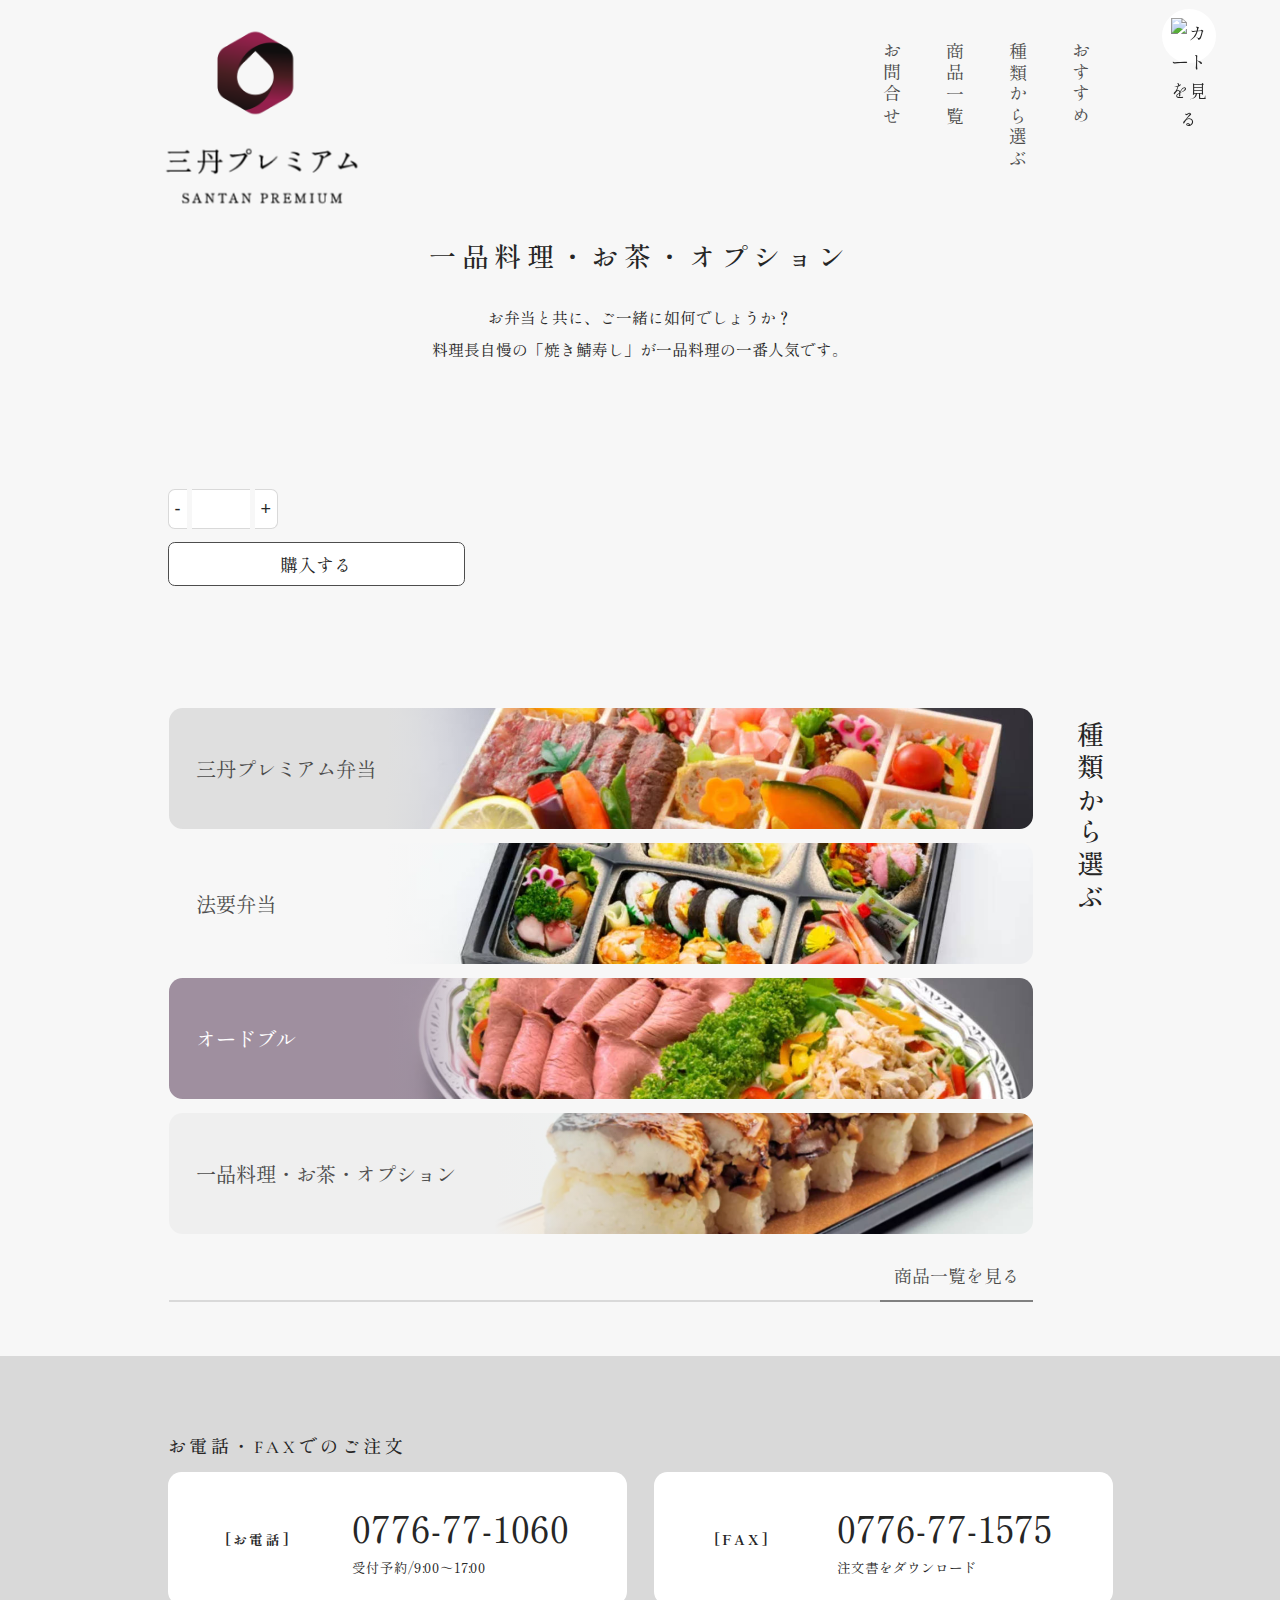
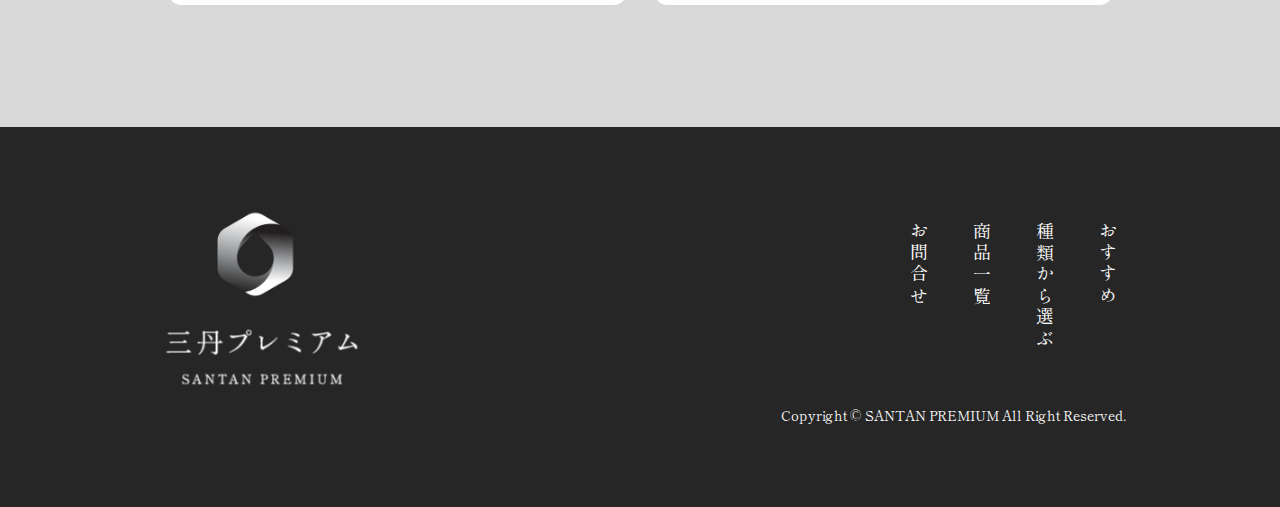
==== alacarte-dishes/index.html @ 5e85853a "Create sub-pages (category pages)" ====
<!DOCTYPE html>
<html>
  <head>
    <meta charset="utf-8">
    <meta name="viewport" content="width=device-width, initial-scale=1.0">
    <title>一品料理・お茶・オプション | 三丹プレミアム</title>
    <meta name="description" content="お弁当と共に、ご一緒に如何でしょうか？料理長自慢の「焼き鯖寿し」が一品料理の一番人気です。">
    <link rel="preconnect" href="https://fonts.googleapis.com">
    <link rel="preconnect" href="https://fonts.gstatic.com" crossorigin>
    <link href="https://fonts.googleapis.com/css2?family=Cormorant+Garamond:wght@300&family=Shippori+Mincho&display=swap" rel="stylesheet">
    <link rel="stylesheet" href="../style.css">
    <link rel="icon" href="../favicon.ico">
    <!-- deli-cart -->
    <style type="text/css">
      #open {
       position: fixed;
       text-align: center;
       top: 0.5rem;
       right: 5%;
       z-index: 99;
       width: 3rem;
       height: 3rem;
       padding: 0.5rem;
       border-radius: 50%;
       background-color: #fff;
      }
    </style>
    <!-- /deli-cart -->
  </head>
  <body>
    <header id="header" class="header">
      <h1 class="header__siteBrand">
        <img src="../assets/logo_santan-premium.png">
      </h1>
      <nav id="gNav" class="gNav">
        <ul class="gNav__menu">
          <li class="gNav__menuItem"><a href="/premium/#recommend">おすすめ</a></li>
          <li class="gNav__menuItem"><a href="#category">種類から選ぶ</a></li>
          <li class="gNav__menuItem"><a href="/premium/page-1/">商品一覧</a></li>
          <li class="gNav__menuItem"><a href="/contact/">お問合せ</a></li>
        </ul>
      </nav>
    </header>
    <main class="main">
      <header id="mainHeader" class="main__header">
        <h2 class="main__title">一品料理・お茶・オプション</h2>
        <p class="main__description">お弁当と共に、ご一緒に如何でしょうか？
          <br>料理長自慢の「焼き鯖寿し」が一品料理の一番人気です。</p>
      </header>
      <section id="product" class="product">
        <ul class="product__list">
          <li class="product__item" v-for="product, i in products">
            <img :src="product.image">
            <h4 v-html="product.name"></h4>
            <div v-html="product.price"></div>
            <!-- add to cart -->
            <div class="product__item_detail item_detail_info">
              <input type="hidden" :value="product.id" id="item_detail_item_id">
              <p class="item_detail_number">
                <button class="item-num-decrease">-</button>
                <input class="item-num" size="3" type="type" min="1" :value="product.value" :data-index="i" readonly>
                <button class="item-num-increase">+</button>
              </p>
              <div class="info_group" id="item_detail_cart">
                <a class="product__add add" href="javascript:void(0)" >購入する</a>
              </div>
            </div>
            <!-- //add to cart -->
          </li>
        </ul>
      </section>
      <section id="category" class="category">
        <div class="category__container">
          <header class="category__header">
            <h2 class="category__heading">種類から選ぶ</h2>
          </header>
          <div class="category__body">
            <ul class="category__list">
              <li class="category__item category__item--00"><a href="/premium/premium/">
                <div class="category__name category__name--00">三丹プレミアム<br>弁当</div>
                <div class="category__cover category__cover--00"></div>
              </a></li>
              <li class="category__item category__item--01"><a href="/premium/memorial/">
                <div class="category__name category__name--01">法要弁当</div>
                <div class="category__cover category__cover--01"></div>
              </a></li>
              <li class="category__item category__item--02"><a href="/premium/assorted-dishes/">
                <div class="category__name category__name--02">オードブル</div>
                <div class="category__cover category__cover--02"></div>
              </a></li>
              <li class="category__item category__item--03"><a href="/premium/alacarte-dishes/">
                <div class="category__name category__name--03">一品料理・<br>お茶・オプション</div>
                <div class="category__cover category__cover--03"></div>
              </a></li>
            </ul>
            <footer class="category__footer">
              <div class="category__all"><a href="/premium/page-1/">商品一覧を見る</a></div>
            </footer>
          </div>
        </div>
      </section>
      <section id="contact" class="contact">
        <div class="contact__container">
          <h2 class="contact__heading">お電話・FAXでのご注文</h2>
          <div class="contact__row">
            <div class="contact__col">
              <div class="contact__colInner">
                <h4 class="contact__subHeading">[お電話]</h4>
                <div class="contact__content">
                  <p class="contact__number">0776-77-1060</p>
                  <p class="contact__note">受付予約/9:00～17:00</p>
                </div>
              </div>
            </div>
            <div class="contact__col">
              <div class="contact__colInner">
                <h4 class="contact__subHeading">[FAX]</h4>
                <div class="contact__content">
                  <p class="contact__number">0776-77-1575</p>
                  <p class="contact__note"><a href="/PurchaseOrder.pdf">注文書をダウンロード</a></p>
                </div>
              </div>
            </div>
          </div>
        </div>
      </section>
    </main>
    <footer id="footer" class="footer">
      <div class="footer__container">
        <h1 class="footer__siteBrand">
          <img src="../assets/logo-invert_santan-premium.png">
        </h1>
        <div class="footer__content">
          <ul class="footer__menu">
            <li class="footer__menuItem"><a href="/premium/#recommend">おすすめ</a></li>
            <li class="footer__menuItem"><a href="#category">種類から選ぶ</a></li>
            <li class="footer__menuItem"><a href="/premium/page-1/">商品一覧</a></li>
            <li class="footer__menuItem"><a href="/contact/">お問合せ</a></li>
          </ul>
          <small class="footer__copyright">Copyright &copy; SANTAN PREMIUM All Right Reserved.</small>
        </div>
      </div>
    </footer>
    <!-- deli-cart -->
    <div id="open">
      <img src="/img/cart.png" alt="カートを見る">
    </div>
    <script type="text/javascript" src="//www.deli-cart.jp/public/external/js/jquery-2.0.3.min.js"></script>
    <script type="text/javascript" src="//www.deli-cart.jp/public/external/js/jquery.insertVariations.js"></script>
    <script type="text/javascript" src="//www.deli-cart.jp/public/external/jquery.externalObentoCart.js"></script>
    <script type="text/javascript" src="//www.deli-cart.jp/public/external/checkUserAgent.js"></script>
    <!-- /deli-cart -->
    <script type="module">
      import init from '../js/_init.js';

      const catArr = ['alacarte-dishes', 'others'];
      init(catArr);

    </script>
  </body>
</html>
---- style.css ----
/**
 * Normalize
 */
*,
*::before,
*::after {
  box-sizing: border-box;
}

html {
  font-size: min(4vw, 18px);
  scroll-behavior: smooth;
}

body {
  margin: 0;
  background-color: #f7f7f7;
  color: #262626;
  font-family: "Shippori Mincho", serif;
  font-weight: 400;
  line-height: 1.6;
  letter-spacing: 0;
  -webkit-text-size-adjust: 100%;
}

h1, h2, h3, h4, h5, h6 {
  margin-top: 1.5rem;
  margin-bottom: 0.75rem;
  font-family: "Cormorant Garamond", "Shippori Mincho", serif;
  font-weight: 500;
  line-height: 1.2;
  letter-spacing: 0.2em;
}

h1 {
  font-size: 2rem;
}

h2 {
  font-size: 1.5rem;
}

h3 {
  font-size: 1.25rem;
}

h4 {
  font-size: 1.125rem;
}

h5 {
  font-weight: bold;
  font-size: 1rem;
}

h6 {
  font-weight: bold;
  font-size: 0.875rem;
}

p,
ol, ul,
li {
  margin-top: 0.75rem;
  margin-bottom: 0.75rem;
}

small {
  font-size: 0.875rem;
  line-height: 1.6;
  letter-spacing: 0;
}

blockquote {
  margin-top: 0.75rem;
  margin-bottom: 0.75rem;
  padding-left: 1em;
  border-left: 0.375rem solid #262626;
}
blockquote p, blockquote cite {
  font-style: italic;
  font-size: 0.875rem;
  line-height: 1.6;
  letter-spacing: 0;
}

a, a:active {
  color: #4d4d4d;
  text-decoration: none;
}
a:hover, a:focus {
  color: #9e1f50;
  text-decoration: none;
}

img {
  width: 100%;
  height: auto;
  vertical-align: middle;
}

figure {
  display: block;
  margin: 0.75rem auto;
}

figcaption {
  font-size: 0.875rem;
  line-height: 1.6;
  letter-spacing: 0;
  text-align: center;
}

table {
  border-collapse: collapse;
  border-spacing: 0;
}

th {
  text-align: left;
}

button, input, select, textarea {
  font: inherit;
}

/**
 * Header
 */
.header {
  position: absolute;
  top: 0;
  left: 0;
  right: 0;
  z-index: 90;
  display: flex;
  justify-content: space-between;
  width: 100%;
  max-width: 56rem;
  margin-left: auto;
  margin-right: auto;
  padding-left: clamp(0.75rem, 2%, 1rem);
  padding-right: clamp(0.75rem, 2%, 1rem);
}
.header__siteBrand {
  width: min(36vw, 12rem);
}

/**
 * G Nav
 */
.gNav {
  writing-mode: vertical-rl;
}
.gNav__menu {
  list-style: none;
  padding-top: 1.5rem;
}
@media (max-width: 674.9px) {
  .gNav__menu {
    display: none;
  }
}
.gNav__menuItem {
  margin: 0 1.5rem;
  line-height: 2;
  letter-spacing: 0.2em;
}

/**
 * Main
 */
.main__header {
  width: 100%;
  max-width: 56rem;
  margin-left: auto;
  margin-right: auto;
  padding-left: clamp(0.75rem, 2%, 1rem);
  padding-right: clamp(0.75rem, 2%, 1rem);
  padding-top: 12rem;
  padding-bottom: 3rem;
  text-align: center;
}
.main__title {
  margin: 1.5rem 0;
}
.main__description {
  margin: 0.75rem 0;
  font-size: 0.875rem;
  line-height: 2;
}

/**
 * Main Visual
 */
.mainVisual {
  position: relative;
  width: 100%;
  height: 180vw;
  overflow: hidden;
}
@media (min-width: 675px) {
  .mainVisual {
    height: min(80vw, 48rem);
  }
}
.mainVisual__title {
  position: absolute;
  top: 100vw;
  left: 0;
  right: 0;
  bottom: 40vw;
  z-index: 900;
  width: 84vw;
  height: 21vw;
  margin: auto;
}
@media (min-width: 675px) {
  .mainVisual__title {
    top: 9rem;
    left: auto;
    right: calc(50% - 6rem);
    bottom: 9rem;
    width: min(60vw, 36rem);
    height: min(15vw, 9rem);
  }
}
.mainVisual__image {
  position: absolute;
  margin: auto;
}
.mainVisual__image--00 {
  top: 61.5vw;
  left: 0;
  right: auto;
  width: 42vw;
  height: 38.5vw;
}
@media (min-width: 675px) {
  .mainVisual__image--00 {
    top: 0;
    left: auto;
    right: calc(50% + 0.75rem);
    width: min(24vw, 14.4rem);
    height: min(22vw, 13.2rem);
  }
}
.mainVisual__image--01 {
  left: 0;
  right: auto;
  bottom: 0;
  width: 80vw;
  height: 40vw;
}
@media (min-width: 675px) {
  .mainVisual__image--01 {
    left: auto;
    right: calc(50% + min(24vw, 14.4rem) / 2 + 0.75rem);
    width: min(48vw, 28.8rem);
    height: min(27vw, 16rem);
  }
}
.mainVisual__image--02 {
  top: 20vw;
  left: auto;
  right: 0;
  bottom: 90vw;
  width: 50vw;
  height: 70vw;
}
@media (min-width: 675px) {
  .mainVisual__image--02 {
    top: 9rem;
    left: calc(50% + 0.75rem);
    right: auto;
    bottom: 0;
    width: min(44vw, 26.4rem);
    height: min(48vw, 28.8rem);
  }
}
.mainVisual__image img {
  width: 100%;
  height: 100%;
  -o-object-fit: cover;
     object-fit: cover;
}

/**
 * About
 */
.about {
  position: relative;
  padding: 3rem 0;
}
.about__container {
  display: flex;
  flex-flow: row wrap;
  justify-content: space-around;
  align-items: center;
  width: 100%;
  max-width: 56rem;
  margin-left: auto;
  margin-right: auto;
  padding-left: clamp(0.75rem, 2%, 1rem);
  padding-right: clamp(0.75rem, 2%, 1rem);
}
@media (min-width: 675px) {
  .about__container {
    flex-direction: row-reverse;
  }
}
.about__header {
  display: flex;
  flex-flow: row wrap;
  flex: 0 0 100%;
  width: 100%;
}
@media (min-width: 675px) {
  .about__header {
    justify-content: flex-end;
    flex-basis: auto;
    width: -moz-fit-content;
    width: fit-content;
  }
}
.about__heading {
  flex: 0 0 100%;
  order: 1;
  width: 100%;
  margin: 0.75rem auto;
  color: #9e1f50;
  font-size: 1rem;
  text-align: center;
  text-transform: uppercase;
}
@media (min-width: 675px) {
  .about__heading {
    writing-mode: vertical-rl;
    flex-basis: auto;
    width: -moz-fit-content;
    width: fit-content;
    margin: 0.75rem;
    text-align: left;
  }
}
.about__lead {
  writing-mode: vertical-rl;
  flex: 0 0 auto;
  order: 0;
  width: -moz-fit-content;
  width: fit-content;
  margin: 0.75rem auto;
  font-size: 1.5rem;
  letter-spacing: 0.2em;
}
@media (min-width: 675px) {
  .about__lead {
    margin: 0.75rem;
  }
}
.about__content {
  flex: 0 0 auto;
  width: -moz-fit-content;
  width: fit-content;
  margin: 0.75rem auto;
}
@media (min-width: 675px) {
  .about__content {
    margin: 0.75rem;
  }
}

/**
 * Recommend
 */
.recommend {
  position: relative;
  padding: 3rem 0 0;
  background-color: #eedde4;
}
@media (min-width: 675px) {
  .recommend {
    padding: 6rem 0 3rem;
  }
}
.recommend__container {
  display: flex;
  flex-flow: row wrap;
  justify-content: space-around;
  align-items: flex-start;
  width: 100%;
  max-width: 56rem;
  margin-left: auto;
  margin-right: auto;
  padding-left: clamp(0.75rem, 2%, 1rem);
  padding-right: clamp(0.75rem, 2%, 1rem);
}
@media (min-width: 675px) {
  .recommend__container {
    flex-wrap: nowrap;
  }
}
.recommend__header {
  display: flex;
  flex-flow: row wrap;
  flex: 0 0 100%;
  width: 100%;
  padding-bottom: 1.5rem;
}
@media (min-width: 675px) {
  .recommend__header {
    flex-basis: auto;
    width: -moz-fit-content;
    width: fit-content;
  }
}
.recommend__heading {
  flex: 0 0 100%;
  order: 1;
  width: 100%;
  margin: 0 auto;
  color: #9e1f50;
  font-size: 1rem;
  text-align: center;
  text-transform: uppercase;
}
@media (min-width: 675px) {
  .recommend__heading {
    writing-mode: vertical-rl;
    flex-basis: auto;
    width: -moz-fit-content;
    width: fit-content;
    margin: 0;
    text-align: left;
  }
}
.recommend__lead {
  flex: 0 0 100%;
  order: 0;
  width: 100%;
  margin: 0 auto;
  font-size: 1.5rem;
  text-align: center;
  letter-spacing: 0.2em;
}
@media (min-width: 675px) {
  .recommend__lead {
    writing-mode: vertical-rl;
    flex-basis: auto;
    width: -moz-fit-content;
    width: fit-content;
    margin: 0;
    text-align: left;
  }
}

/**
 * product
 */
.product {
  width: 100%;
  max-width: 56rem;
  margin-left: auto;
  margin-right: auto;
  padding-left: clamp(0.75rem, 2%, 1rem);
  padding-right: clamp(0.75rem, 2%, 1rem);
}
.product--recommend {
  flex: 0 1 auto;
  width: min(100%, 48rem);
  margin: 0 auto;
  padding: 0;
}
.product__list {
  list-style: none;
  padding-left: 0;
  display: flex;
  flex-flow: row wrap;
  justify-content: center;
  align-items: flex-start;
  margin: 0;
}
@media (min-width: 1008px) {
  .product__list {
    justify-content: flex-start;
  }
}
.product__item {
  width: 100%;
  margin-left: auto;
  margin-right: auto;
  padding-left: 0.75rem;
  padding-right: 0.75rem;
  margin: 0 0 3rem;
}
@media (min-width: 675px) {
  .product__item {
    flex-grow: 0;
    flex-shrink: 3;
    flex-basis: 18rem;
  }
}
.product--recommend .product__item {
  width: 100%;
  margin-left: auto;
  margin-right: auto;
  padding-left: 0.75rem;
  padding-right: 0.75rem;
}
@media (min-width: 675px) {
  .product--recommend .product__item {
    flex-grow: 3;
    flex-shrink: 3;
    flex-basis: 18rem;
  }
}

.product__item h4 {
  font-family: "Shippori Mincho", serif;
  font-size: 1rem;
  letter-spacing: 0;
}
.product__item_detail .item-num {
  border-top: 1px solid #d9d9d9;
  border-bottom: 1px solid #d9d9d9;
  text-align: center;
}
.product__item_detail .item-num-decrease {
  border: 1px solid #d9d9d9;
  border-right: 0;
  border-radius: 0.375rem 0 0 0.375rem;
}
.product__item_detail .item-num-increase {
  border: 1px solid #d9d9d9;
  border-left: 0;
  border-radius: 0 0.375rem 0.375rem 0;
}
.product__item_detail input, .product__item_detail button {
  border: 0;
  background-color: #ffffff;
  color: #262626;
  font-family: sans-serif;
  line-height: 2;
}
.product__item_detail input a, .product__item_detail input a:active, .product__item_detail input a:hover, .product__item_detail input a:focus, .product__item_detail button a, .product__item_detail button a:active, .product__item_detail button a:hover, .product__item_detail button a:focus {
  color: #262626;
}
.product__add {
  display: block;
  width: 100%;
  margin: 0 auto;
  padding: 0.375rem;
  border: 1px solid #4d4d4d;
  border-radius: 0.375rem;
  background-color: #ffffff;
  color: #262626;
  text-align: center;
  transition: all 0.25s ease-in-out;
}
.product__add a, .product__add a:active, .product__add a:hover, .product__add a:focus {
  color: #262626;
}
.product__add:hover {
  border-color: #9e1f50;
  background-color: #9e1f50;
  color: #ffffff;
}

/**
 * Pagination
 */
.pagination {
  list-style: none;
  padding-left: 0;
  display: flex;
  flex-flow: row wrap;
  justify-content: center;
  align-items: center;
  gap: 0.75rem;
  width: 100%;
  padding: 0.75rem 0;
  border-top: 1px solid #d9d9d9;
}
.pagination__item {
  flex: 0 0 3rem;
  width: 3rem;
  height: 3rem;
  line-height: 3rem;
  text-align: center;
}
.pagination__item span {
  display: block;
  border: 1px solid #b3b3b3;
  color: #b3b3b3;
}
.pagination__item a {
  display: block;
  border: 1px solid #262626;
  color: #262626;
  transition: all 0.25s ease-in-out;
}
.pagination__item a:hover {
  border-color: #9e1f50;
  background-color: #9e1f50;
  color: #ffffff;
}

/**
 * Category
 */
.category {
  position: relative;
  padding: 3rem 0;
}
.category__container {
  width: 100%;
  max-width: 56rem;
  margin-left: auto;
  margin-right: auto;
  padding-left: clamp(0.75rem, 2%, 1rem);
  padding-right: clamp(0.75rem, 2%, 1rem);
  display: flex;
  flex-flow: row wrap;
  justify-content: space-around;
  align-items: center;
}
@media (min-width: 675px) {
  .category__container {
    flex-flow: row-reverse nowrap;
    align-items: flex-start;
  }
}
.category__header {
  display: flex;
  justify-content: center;
  flex: 0 0 100%;
  width: 100%;
}
@media (min-width: 675px) {
  .category__header {
    flex-basis: auto;
    width: -moz-fit-content;
    width: fit-content;
  }
}
.category__heading {
  writing-mode: vertical-rl;
}
.category__body {
  flex: 0 1 auto;
  width: min(100%, 48rem);
  margin: 0 auto;
}
.category__list {
  list-style: none;
  padding-left: 0;
}
.category__item {
  position: relative;
  width: 100%;
  height: 6.75rem;
  border-radius: 0.75rem;
  overflow: hidden;
}
.category__item a {
  display: block;
  transition: opacity 0.25s ease-in-out;
}
.category__item a:hover {
  opacity: 0.7;
}
.category__name {
  position: absolute;
  top: 0;
  left: 0;
  z-index: 10;
  display: flex;
  align-items: center;
  width: 12rem;
  height: 100%;
  padding-left: 1.5rem;
  font-size: 1.125rem;
}
@media (min-width: 675px) {
  .category__name {
    width: 18rem;
  }
  .category__name br {
    display: none;
  }
}
.category__name--00 {
  background: linear-gradient(90deg, rgb(223, 223, 223) 67%, rgba(223, 223, 223, 0));
}
.category__name--01 {
  background: linear-gradient(90deg, rgb(247, 247, 247) 67%, rgba(247, 247, 247, 0));
}
.category__name--02 {
  background: linear-gradient(90deg, rgb(159, 143, 159) 67%, rgba(159, 143, 159, 0));
  color: #ffffff;
}
.category__name--03 {
  background: linear-gradient(90deg, rgb(239, 239, 239) 67%, rgba(239, 239, 239, 0));
}
@media (min-width: 675px) {
  .category__name--03 {
    width: 27rem;
  }
}
.category__cover {
  position: absolute;
  top: 0;
  right: 0;
  z-index: 1;
  width: calc(100% - 8rem);
  height: 100%;
}
@media (min-width: 675px) {
  .category__cover {
    width: calc(100% - 12rem);
  }
}
.category__cover--00 {
  background: url("./assets/category00.jpg") no-repeat 0% 50%/cover scroll;
}
.category__cover--01 {
  background: url("./assets/category01.jpg") no-repeat 0% 50%/cover scroll;
}
.category__cover--02 {
  background: url("./assets/category02.jpg") no-repeat 0% 50%/cover scroll;
}
.category__cover--03 {
  background: url("./assets/category03.jpg") no-repeat 0% 50%/cover scroll;
}
@media (min-width: 675px) {
  .category__cover--03 {
    width: calc(100% - 18rem);
  }
}
.category__footer {
  position: relative;
  width: 100%;
  height: 3rem;
  border-bottom: 2px solid #d9d9d9;
}
.category__all {
  position: absolute;
  right: 0;
  bottom: -2px;
  width: -moz-fit-content;
  width: fit-content;
  height: 3rem;
  padding: 0.75rem;
  border-bottom: 2px solid #808080;
}

/**
 * Contact
 */
.contact {
  background-color: #d9d9d9;
  color: #262626;
  padding: 3rem 0 6rem;
}
.contact a, .contact a:active, .contact a:hover, .contact a:focus {
  color: #262626;
}
.contact__container {
  width: 100%;
  max-width: 56rem;
  margin-left: auto;
  margin-right: auto;
  padding-left: clamp(0.75rem, 2%, 1rem);
  padding-right: clamp(0.75rem, 2%, 1rem);
}
.contact__heading {
  padding: 0 0.75rem;
  font-size: 1rem;
}
.contact__row {
  display: flex;
  flex-flow: row wrap;
  justify-content: space-around;
  align-items: center;
}
.contact__col {
  flex-grow: 3;
  flex-shrink: 3;
  flex-basis: 18rem;
  width: 100%;
  margin-left: auto;
  margin-right: auto;
  padding-left: 0.75rem;
  padding-right: 0.75rem;
  margin-bottom: 0.75rem;
}
.contact__colInner {
  display: flex;
  flex-flow: row wrap;
  justify-content: space-around;
  align-items: center;
  padding: 1.5rem;
  border-radius: 0.75rem;
  background-color: #ffffff;
  color: #262626;
}
.contact__colInner a, .contact__colInner a:active, .contact__colInner a:hover, .contact__colInner a:focus {
  color: #262626;
}
.contact__subHeading {
  flex: 0 0 auto;
  width: -moz-fit-content;
  width: fit-content;
  margin: 0;
  font-family: "Shippori Mincho", serif;
  font-weight: 700;
  font-size: 0.75rem;
}
.contact__content {
  flex: 0 0 auto;
  width: -moz-fit-content;
  width: fit-content;
}
.contact__number {
  margin: 0;
  font-size: 2rem;
}
.contact__note {
  margin: 0;
  font-size: 0.75rem;
}
.contact__note a:hover {
  color: #9e1f50;
  text-decoration: underline;
}

/**
 * Footer
 */
.footer {
  background-color: #262626;
  color: #ffffff;
  padding: 3rem 0;
}
.footer a, .footer a:active, .footer a:hover, .footer a:focus {
  color: #ffffff;
}
.footer__container {
  display: flex;
  flex-flow: row wrap;
  justify-content: center;
  align-items: flex-start;
  width: 100%;
  max-width: 56rem;
  margin-left: auto;
  margin-right: auto;
  padding-left: clamp(0.75rem, 2%, 1rem);
  padding-right: clamp(0.75rem, 2%, 1rem);
}
@media (min-width: 675px) {
  .footer__container {
    justify-content: space-between;
  }
}
.footer__siteBrand {
  flex: 0 0 12rem;
  width: min(36vw, 12rem);
  margin: 1.5rem 0;
}
.footer__content {
  flex: 0 0 auto;
  width: 24rem;
  margin: 0;
}
.footer__menu {
  list-style: none;
  padding-left: 0;
  text-align: center;
}
@media (min-width: 675px) {
  .footer__menu {
    writing-mode: vertical-rl;
    margin-left: auto;
    margin-right: 0;
    margin-bottom: 3rem;
    padding-top: 1.5rem;
    text-align: left;
  }
}
.footer__menuItem {
  margin: 0;
  line-height: 2;
  letter-spacing: 0.2em;
}
@media (min-width: 675px) {
  .footer__menuItem {
    margin: 0 1.5rem;
  }
  .footer__menuItem:first-child {
    margin-right: 0;
  }
}
.footer__copyright {
  display: block;
  margin: 1.5rem 0;
  font-size: 0.75rem;
  text-align: center;
}
@media (min-width: 675px) {
  .footer__copyright {
    text-align: right;
  }
}
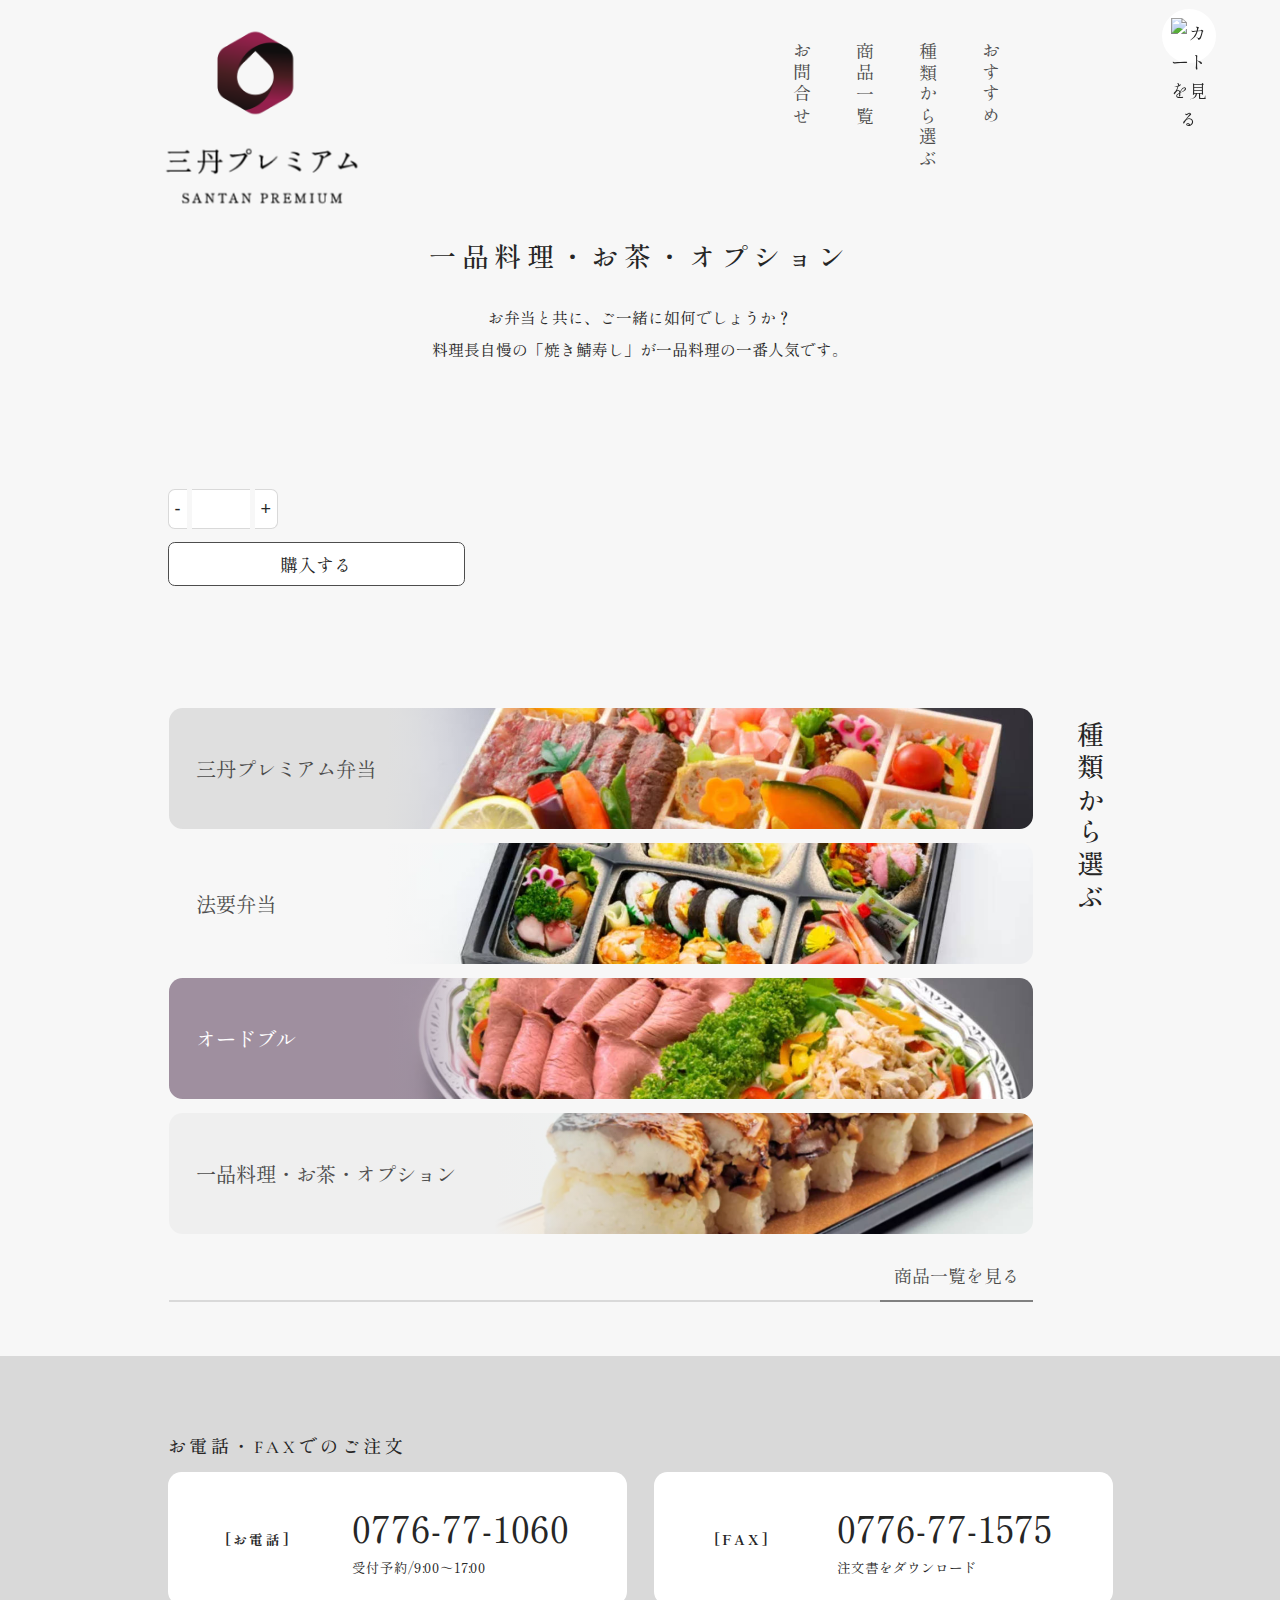
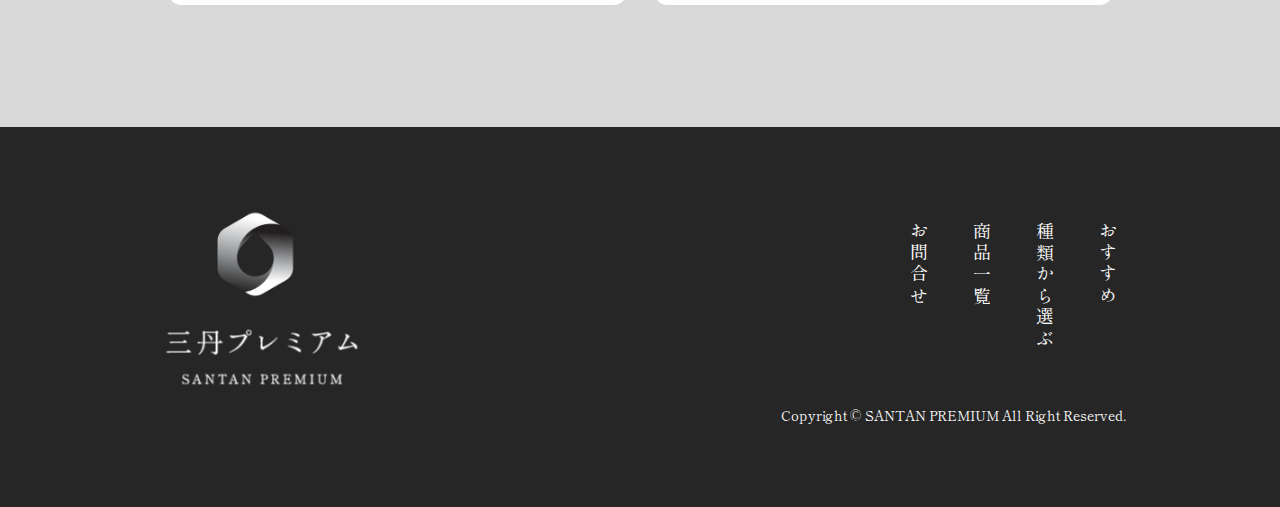
==== commit dd83dd62: "Remove the favicon setting" ====
--- a/alacarte-dishes/index.html
+++ b/alacarte-dishes/index.html
@@ -9,7 +9,6 @@
     <link rel="preconnect" href="https://fonts.gstatic.com" crossorigin>
     <link href="https://fonts.googleapis.com/css2?family=Cormorant+Garamond:wght@300&family=Shippori+Mincho&display=swap" rel="stylesheet">
     <link rel="stylesheet" href="../style.css">
-    <link rel="icon" href="../favicon.ico">
     <!-- deli-cart -->
     <style type="text/css">
       #open {
--- a/style.css
+++ b/style.css
@@ -141,6 +141,7 @@
   margin-right: auto;
   padding-left: clamp(0.75rem, 2%, 1rem);
   padding-right: clamp(0.75rem, 2%, 1rem);
+  padding-right: 6rem;
 }
 .header__siteBrand {
   width: min(36vw, 12rem);
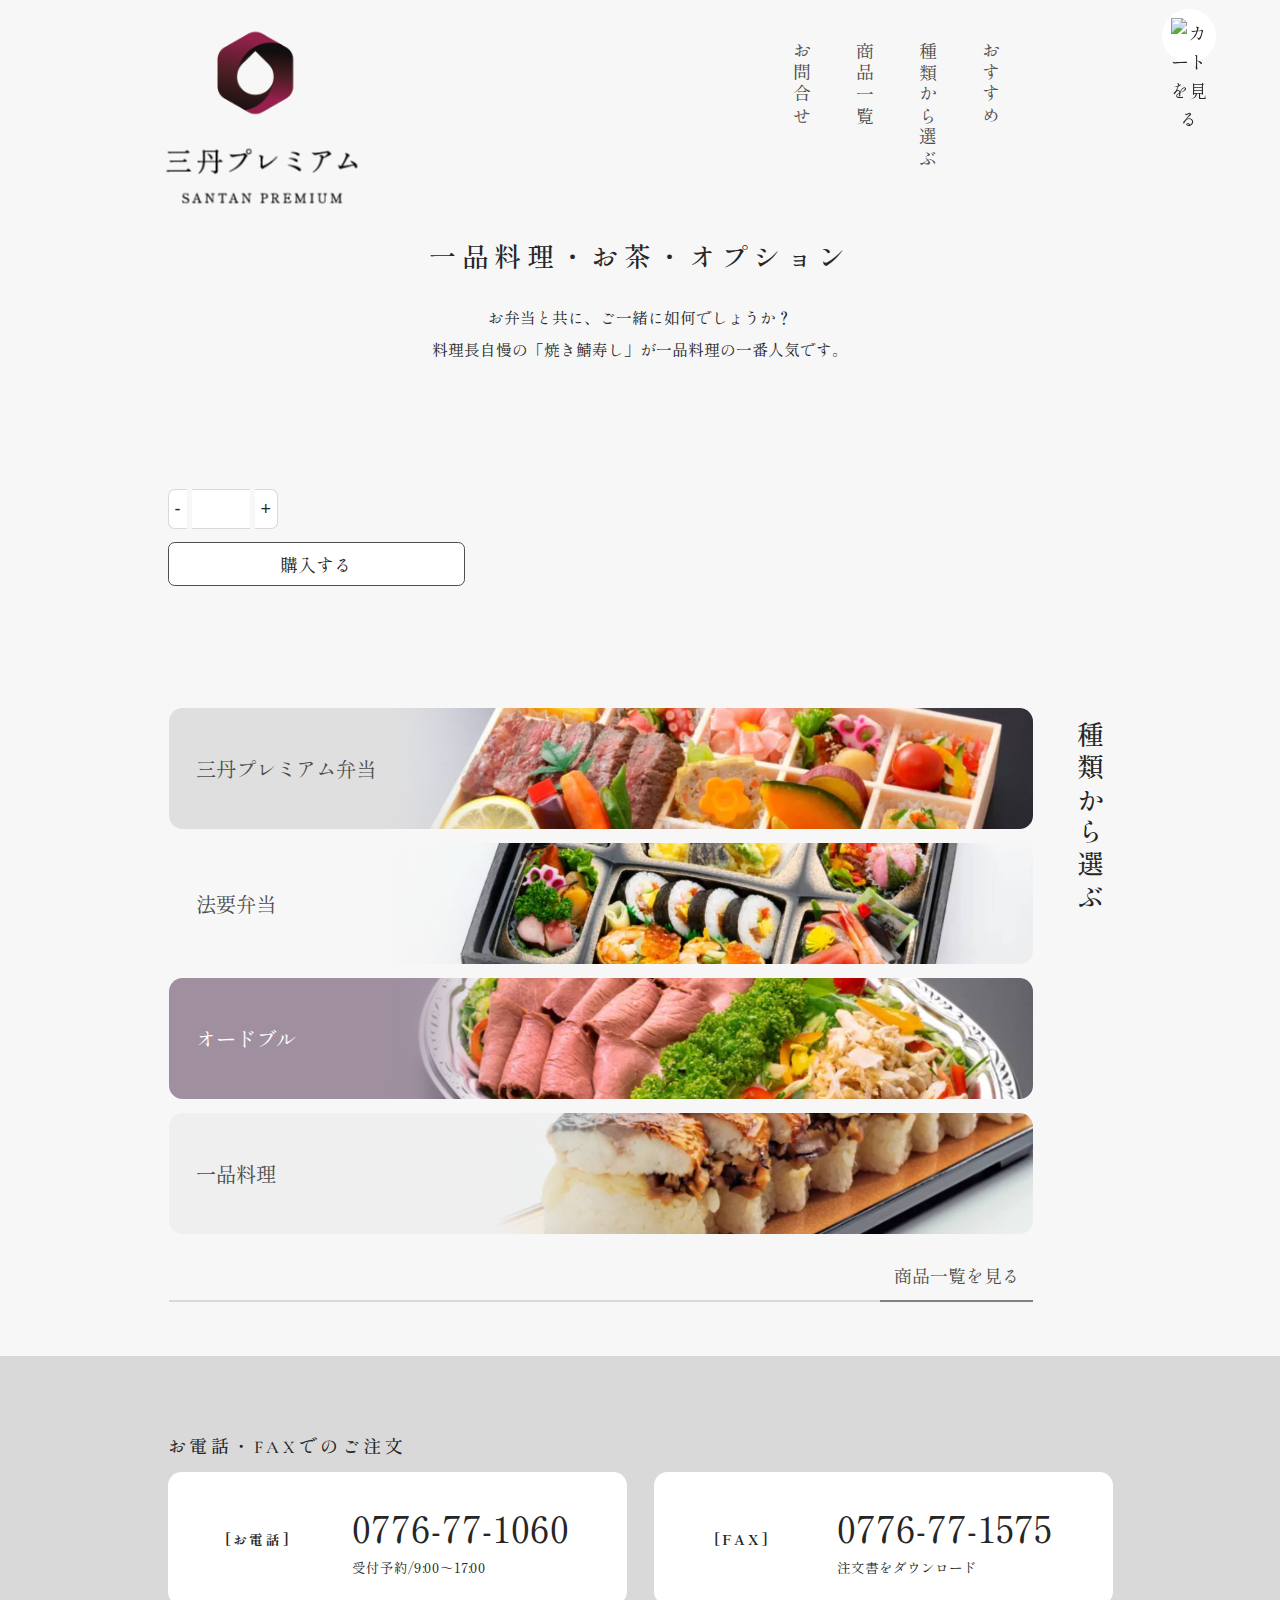
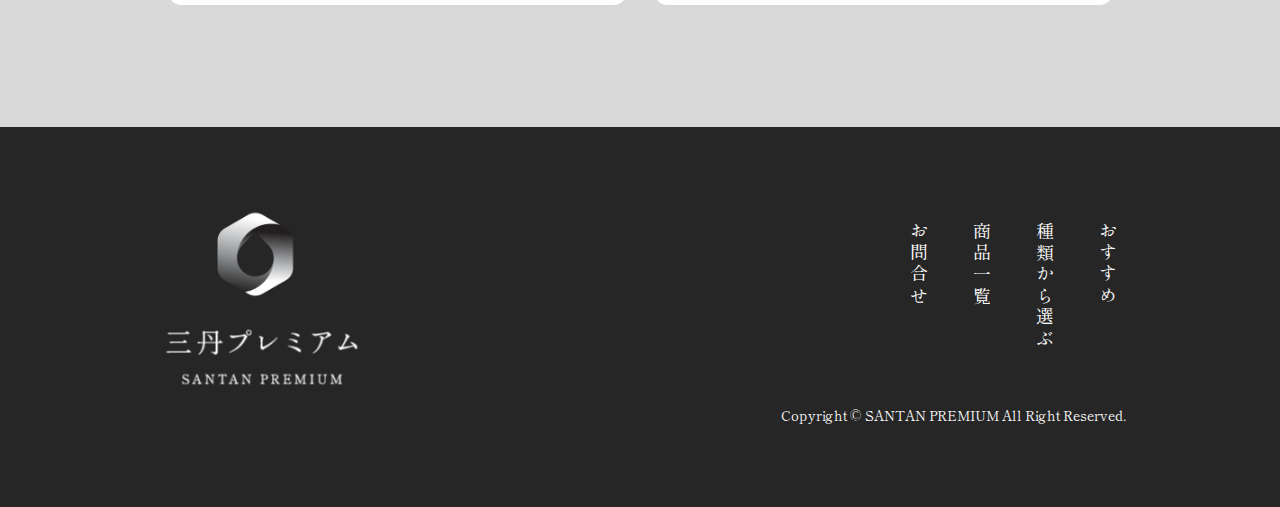
==== commit 760f065b: "Minor corrections" ====
--- a/alacarte-dishes/index.html
+++ b/alacarte-dishes/index.html
@@ -29,7 +29,7 @@
   <body>
     <header id="header" class="header">
       <h1 class="header__siteBrand">
-        <img src="../assets/logo_santan-premium.png">
+        <a href="/premium/"><img src="../assets/logo_santan-premium.png"></a>
       </h1>
       <nav id="gNav" class="gNav">
         <ul class="gNav__menu">
@@ -88,7 +88,7 @@
                 <div class="category__cover category__cover--02"></div>
               </a></li>
               <li class="category__item category__item--03"><a href="/premium/alacarte-dishes/">
-                <div class="category__name category__name--03">一品料理・<br>お茶・オプション</div>
+                <div class="category__name category__name--03">一品料理</div>
                 <div class="category__cover category__cover--03"></div>
               </a></li>
             </ul>
@@ -106,7 +106,7 @@
               <div class="contact__colInner">
                 <h4 class="contact__subHeading">[お電話]</h4>
                 <div class="contact__content">
-                  <p class="contact__number">0776-77-1060</p>
+                  <p class="contact__number"><a href="tel:0776-77-1060">0776-77-1060</a></p>
                   <p class="contact__note">受付予約/9:00～17:00</p>
                 </div>
               </div>
@@ -126,9 +126,9 @@
     </main>
     <footer id="footer" class="footer">
       <div class="footer__container">
-        <h1 class="footer__siteBrand">
-          <img src="../assets/logo-invert_santan-premium.png">
-        </h1>
+        <div class="footer__siteBrand">
+          <a href="/premium/"><img src="../assets/logo-invert_santan-premium.png"></a>
+        </div>
         <div class="footer__content">
           <ul class="footer__menu">
             <li class="footer__menuItem"><a href="/premium/#recommend">おすすめ</a></li>
--- a/style.css
+++ b/style.css
@@ -132,7 +132,7 @@
   top: 0;
   left: 0;
   right: 0;
-  z-index: 90;
+  z-index: 11;
   display: flex;
   justify-content: space-between;
   width: 100%;
@@ -145,6 +145,12 @@
 }
 .header__siteBrand {
   width: min(36vw, 12rem);
+}
+.header__siteBrand img {
+  transition: opacity 0.25s ease-in-out;
+}
+.header__siteBrand a:hover img {
+  opacity: 0.7;
 }
 
 /**
@@ -211,7 +217,7 @@
   left: 0;
   right: 0;
   bottom: 40vw;
-  z-index: 900;
+  z-index: 10;
   width: 84vw;
   height: 21vw;
   margin: auto;
@@ -826,6 +832,10 @@
   margin: 0;
   font-size: 2rem;
 }
+.contact__number a:hover {
+  color: #9e1f50;
+  text-decoration: underline;
+}
 .contact__note {
   margin: 0;
   font-size: 0.75rem;
@@ -867,6 +877,12 @@
   flex: 0 0 12rem;
   width: min(36vw, 12rem);
   margin: 1.5rem 0;
+}
+.footer__siteBrand img {
+  transition: opacity 0.25s ease-in-out;
+}
+.footer__siteBrand a:hover img {
+  opacity: 0.7;
 }
 .footer__content {
   flex: 0 0 auto;
@@ -911,4 +927,193 @@
   .footer__copyright {
     text-align: right;
   }
+}
+
+/**
+ * Component - Drawer Menu
+ */
+.drawer {
+  position: fixed;
+  top: 0.5em;
+  right: calc(5% + 3.5em);
+  z-index: 81;
+  display: block;
+  width: 3rem;
+  height: 3rem;
+  padding: 0;
+  border: 0;
+  background-color: transparent;
+  text-align: center;
+  outline: 0;
+  cursor: pointer;
+}
+@media (min-width: 675px) {
+  .drawer {
+    display: none;
+  }
+}
+.drawer__navicon.icon, .drawer__close.icon {
+  position: absolute;
+  top: 0;
+  right: 0;
+  width: 3rem;
+  height: 3rem;
+  border-radius: 50%;
+  transition: 0.25s all ease-in-out;
+}
+.drawer__navicon {
+  opacity: 0;
+  transform: rotate(-45deg);
+}
+.drawer:not(.drawer--active) .drawer__navicon {
+  opacity: 1;
+  transform: rotate(0);
+}
+
+.drawer__close {
+  opacity: 1;
+  transform: rotate(0);
+}
+.drawer:not(.drawer--active) .drawer__close {
+  opacity: 0;
+  transform: rotate(45deg);
+}
+
+.drawer--dark .drawer__navicon {
+  background-color: #ffffff;
+  color: #4d4d4d;
+}
+.drawer--dark .drawer__close {
+  background-color: #ffffff;
+  color: #9e1f50;
+}
+
+.drawerMenu {
+  position: fixed;
+  top: 0;
+  right: 0;
+  bottom: 0;
+  z-index: 80;
+  width: clamp(18rem, 40%, 24rem);
+  height: 100%;
+  margin: auto;
+  background-color: #d9d9d9;
+  text-align: center;
+  transition: width ease-in-out 0.25s;
+}
+.drawerMenu:not(.drawerMenu--show) {
+  width: 0;
+}
+.drawerMenu__inner {
+  display: flex;
+  flex-wrap: wrap;
+  align-content: flex-start;
+  height: 100%;
+  margin: 0;
+  padding-top: 6rem;
+  padding-left: 25%;
+  font-size: 1.25rem;
+  text-align: left;
+  opacity: 1;
+}
+.drawerMenu__inner:not(.drawerMenu__inner--show) {
+  opacity: 0;
+}
+.drawerMenu__inner--collapse {
+  display: none;
+}
+.drawerMenu__primaryMenu, .drawerMenu__socialMenu {
+  list-style: none;
+  flex: 1 1 100%;
+  padding-left: 0;
+}
+.drawerMenu__socialMenu {
+  display: flex;
+  justify-content: flex-start;
+  align-items: center;
+}
+.drawerMenu__item {
+  width: 100%;
+  margin: 0;
+  padding-top: 0.75rem;
+  padding-bottom: 0.75rem;
+  text-transform: capitalize;
+}
+.drawerMenu__item--siteBrand {
+  padding-top: 1rem;
+  padding-bottom: 1rem;
+}
+.drawerMenu__item--siteBrand img {
+  width: auto;
+  height: 7.5rem;
+}
+.drawerMenu__item--social {
+  width: 3rem;
+  padding-top: 1rem;
+  padding-bottom: 1rem;
+}
+.drawerMenu__item--social img {
+  width: 100%;
+  height: auto;
+}
+.drawerMenu__item a {
+  display: block;
+  text-decoration: none;
+}
+.drawerMenu--dark {
+  background-color: #9e1f50;
+}
+.drawerMenu--dark .drawerMenu__item a {
+  color: #f7f7f7;
+  fill: #f7f7f7;
+}
+.drawerMenu--dark .drawerMenu__item img {
+  filter: none;
+}
+
+.drawerMenuOverlay {
+  position: fixed;
+  top: 0;
+  right: 0;
+  bottom: 0;
+  z-index: 79;
+  display: block;
+  width: 100%;
+  height: 100%;
+  background-color: transparent;
+}
+.drawerMenuOverlay--collapse {
+  display: none;
+}
+
+/**
+ * Component - Icon
+ */
+.icon {
+  position: relative;
+  display: inline-block;
+  width: 1.5rem;
+  height: 1.5rem;
+  overflow: hidden;
+  fill: currentColor;
+}
+
+.icon__cnt {
+  width: 100%;
+  height: 100%;
+  background: inherit;
+  fill: inherit;
+  pointer-events: none;
+  transform: translateX(0);
+  -ms-transform: translate(0.5px, -0.3px);
+}
+
+.icon--m {
+  width: 3rem;
+  height: 3rem;
+}
+
+.icon--l {
+  width: 4.5rem;
+  height: 4.5rem;
 }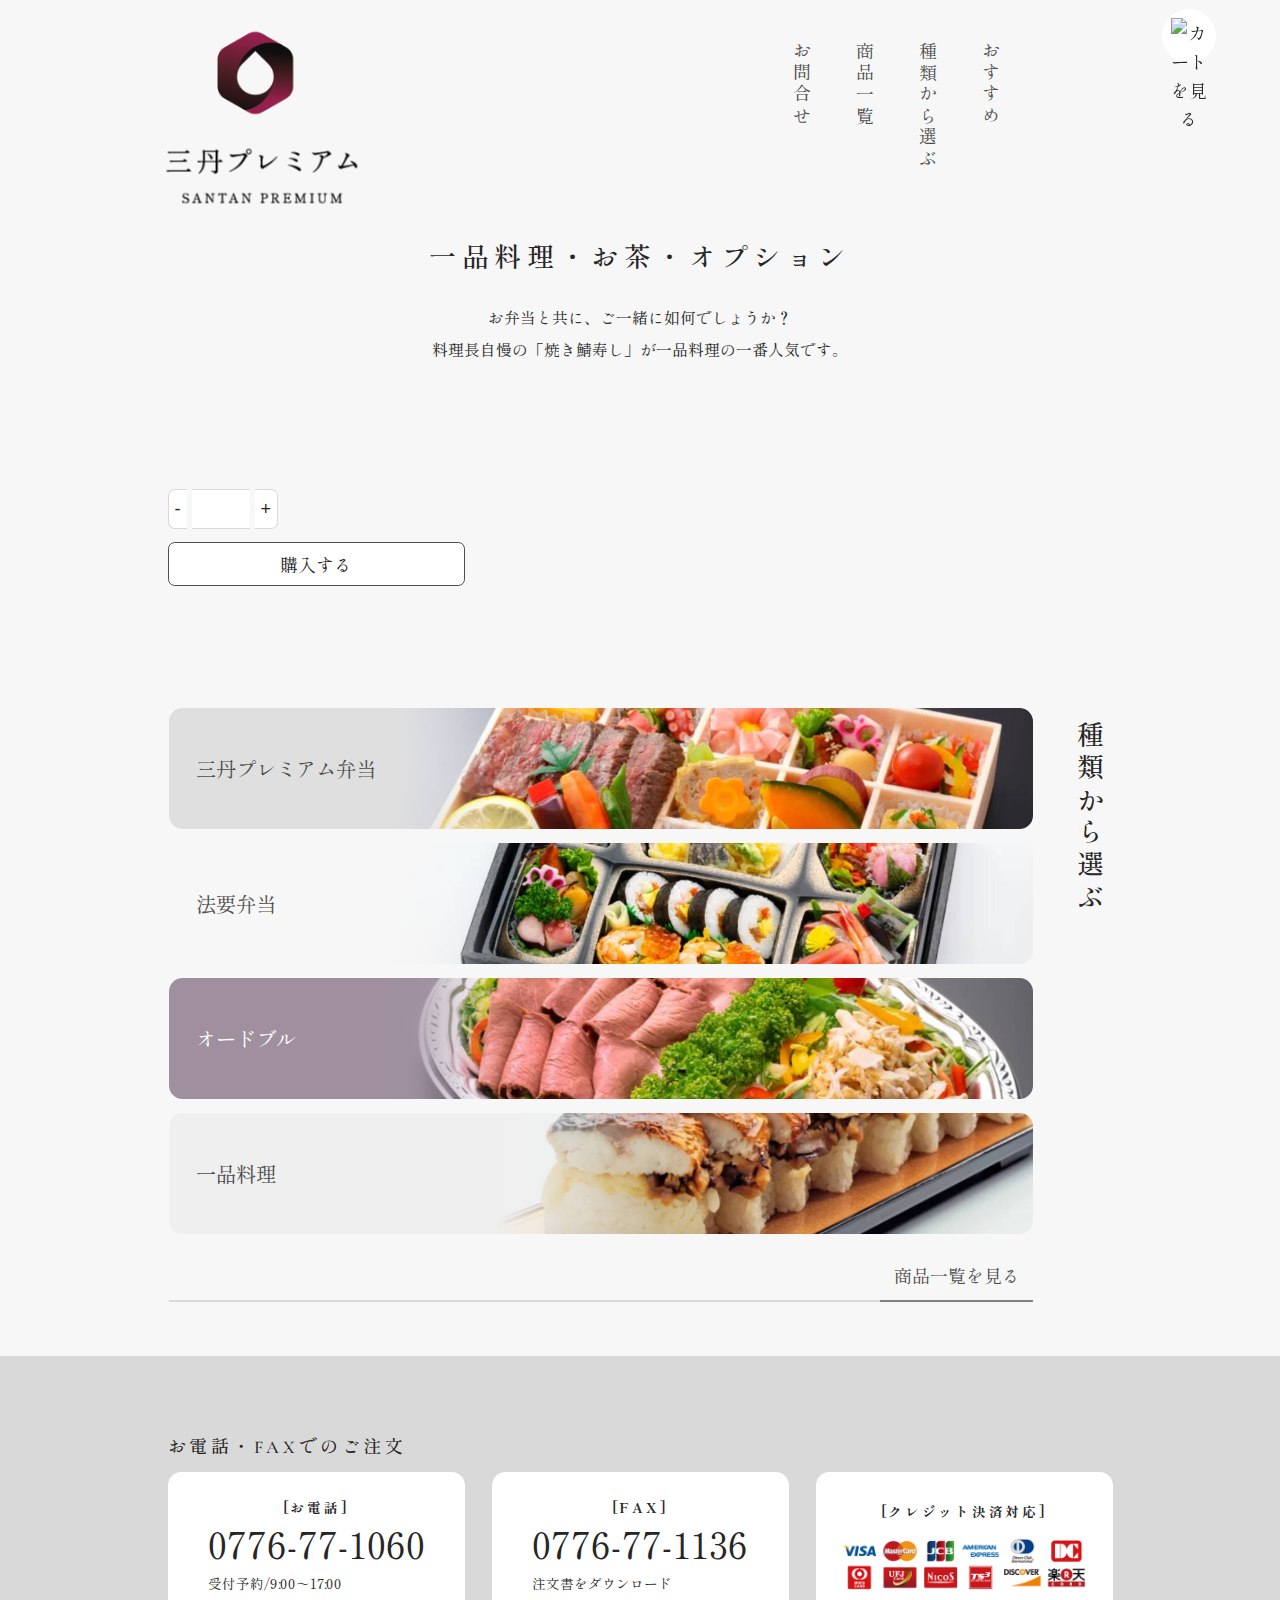
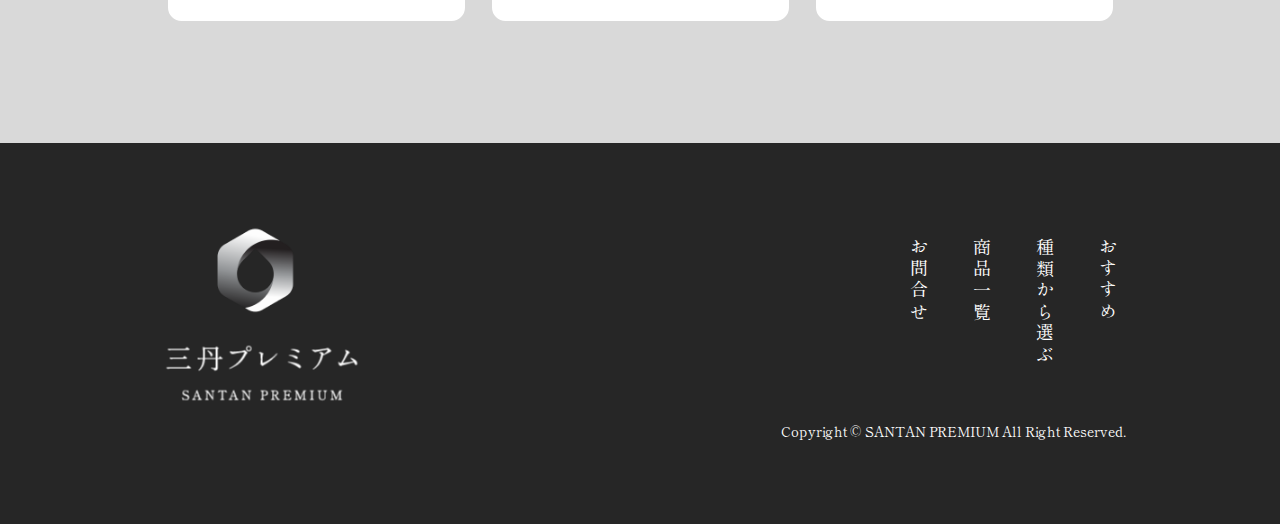
==== commit dbb2a3cc: "Insert the card logos and upload Purchase Order" ====
--- a/alacarte-dishes/index.html
+++ b/alacarte-dishes/index.html
@@ -115,8 +115,16 @@
               <div class="contact__colInner">
                 <h4 class="contact__subHeading">[FAX]</h4>
                 <div class="contact__content">
-                  <p class="contact__number">0776-77-1575</p>
-                  <p class="contact__note"><a href="/PurchaseOrder.pdf">注文書をダウンロード</a></p>
+                  <p class="contact__number">0776-77-1136</p>
+                  <p class="contact__note"><a href="/premium/assets/PurchaseOrder.pdf">注文書をダウンロード</a></p>
+                </div>
+              </div>
+            </div>
+            <div class="contact__col">
+              <div class="contact__colInner">
+                <h4 class="contact__subHeading contact__subHeading--wide">[クレジット決済対応]</h4>
+                <div class="contact__content">
+                  <img src="../assets/card-logo-wide.webp">
                 </div>
               </div>
             </div>
--- a/style.css
+++ b/style.css
@@ -787,8 +787,8 @@
 .contact__row {
   display: flex;
   flex-flow: row wrap;
-  justify-content: space-around;
-  align-items: center;
+  justify-content: center;
+  align-items: stretch;
 }
 .contact__col {
   flex-grow: 3;
@@ -806,6 +806,7 @@
   flex-flow: row wrap;
   justify-content: space-around;
   align-items: center;
+  height: 100%;
   padding: 1.5rem;
   border-radius: 0.75rem;
   background-color: #ffffff;
@@ -816,12 +817,16 @@
 }
 .contact__subHeading {
   flex: 0 0 auto;
-  width: -moz-fit-content;
-  width: fit-content;
+  width: 4.5rem;
   margin: 0;
   font-family: "Shippori Mincho", serif;
   font-weight: 700;
   font-size: 0.75rem;
+  text-align: center;
+}
+.contact__subHeading--wide {
+  width: 10.5rem;
+  margin-bottom: 0.75rem;
 }
 .contact__content {
   flex: 0 0 auto;
